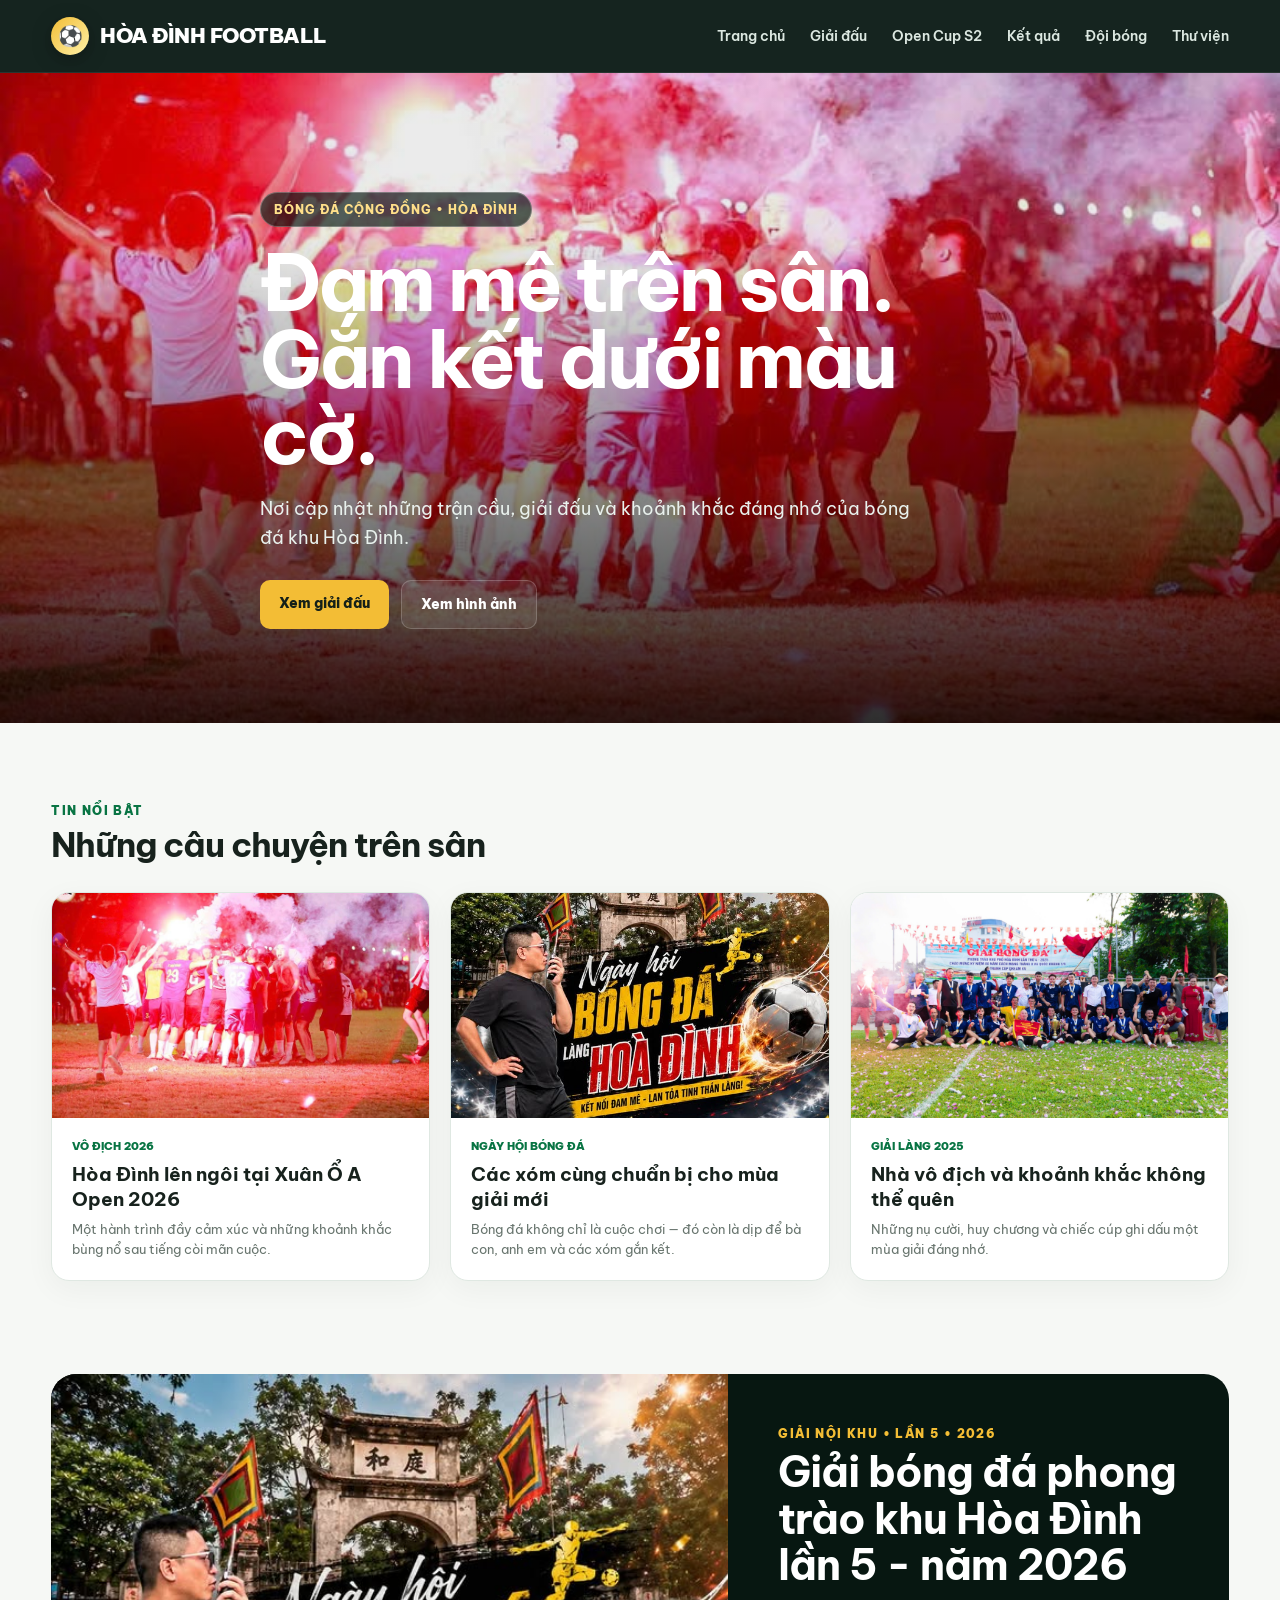
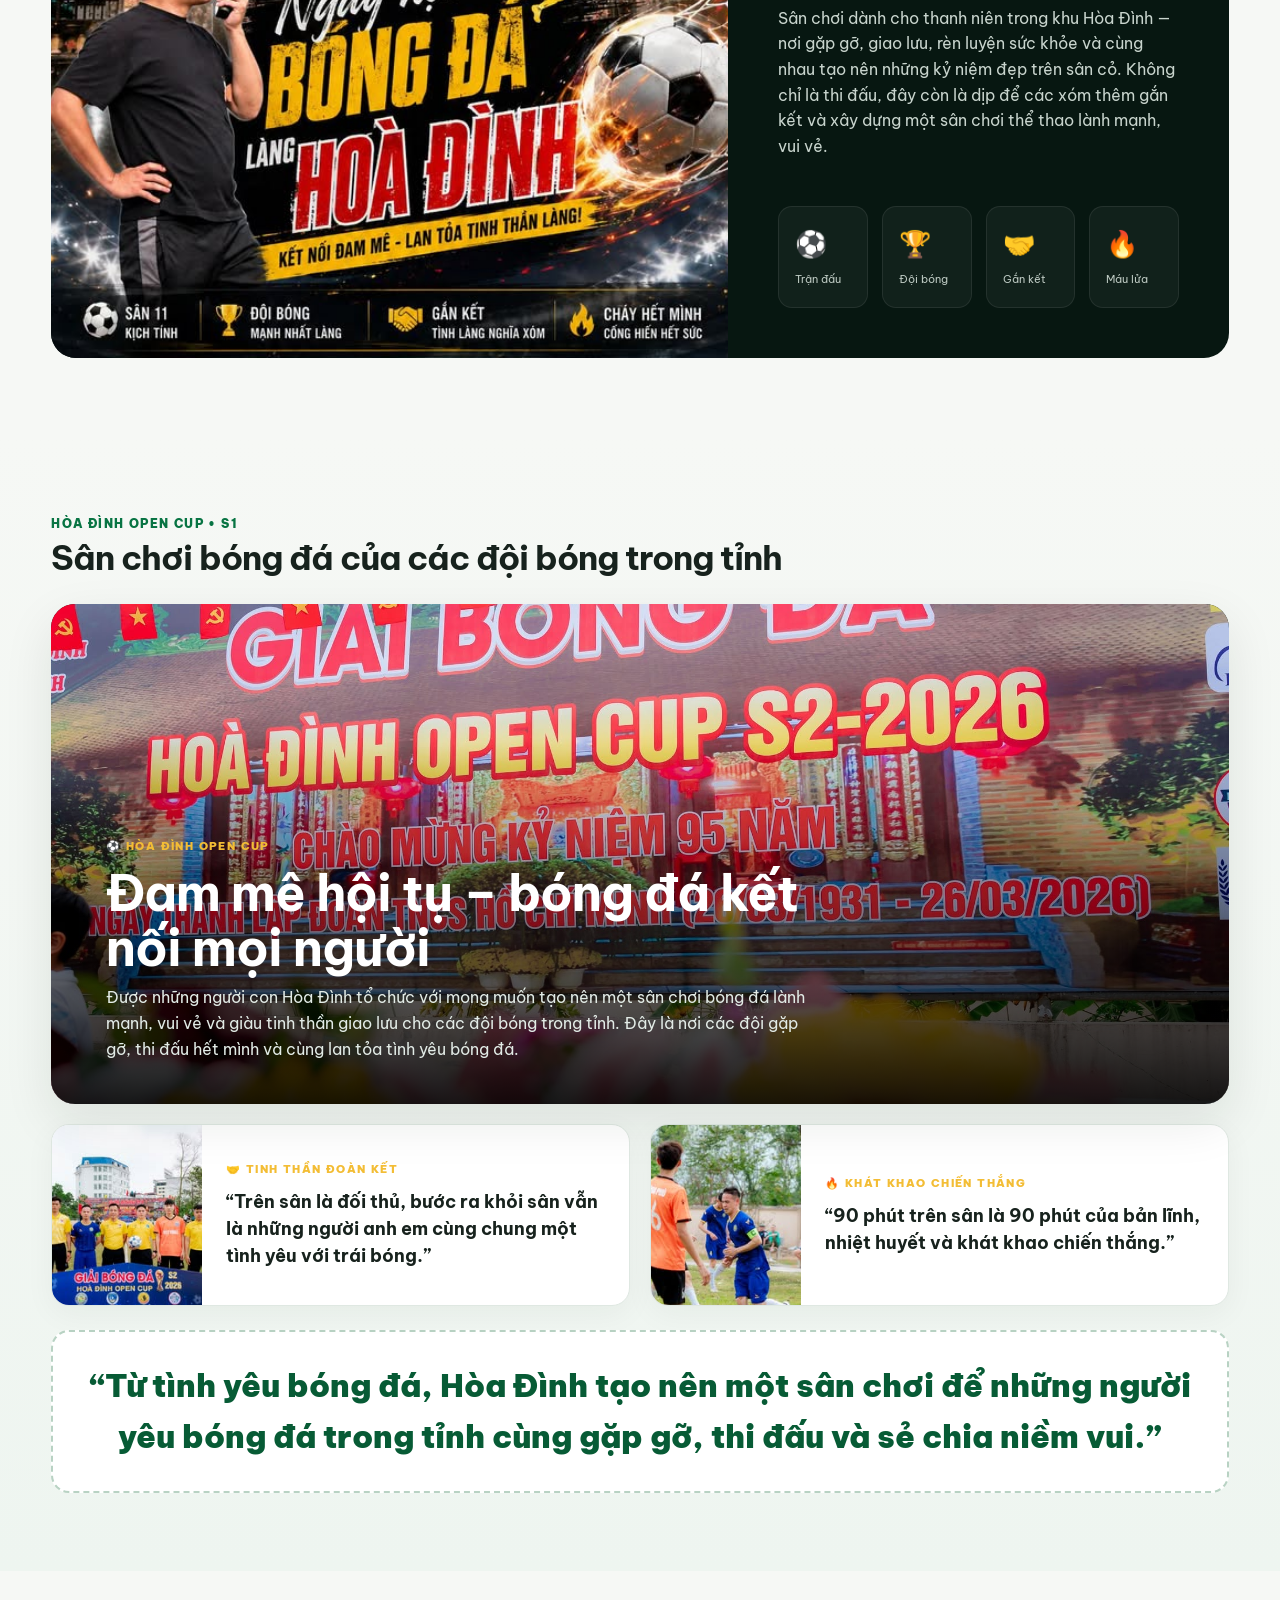
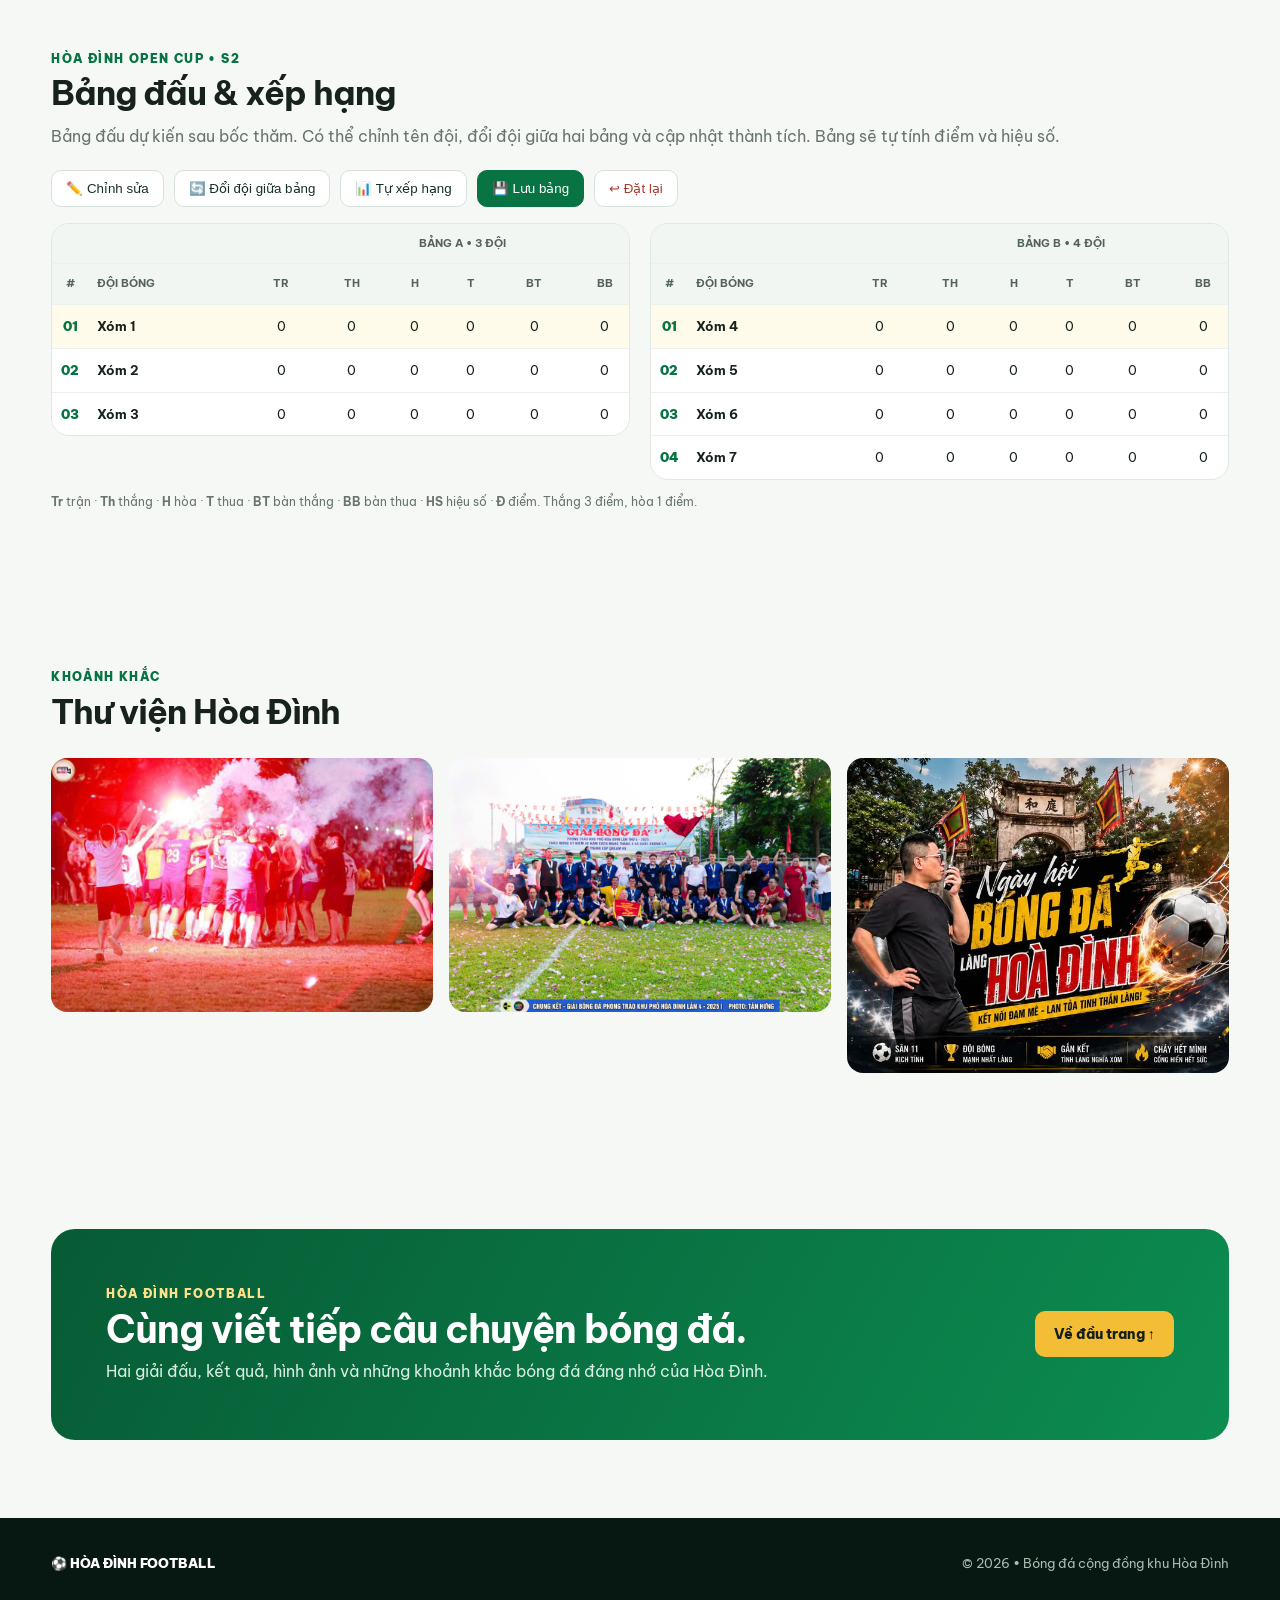
==== index.html @ 511179ce "Add files via upload" ====
<!DOCTYPE html>
<html lang="vi">
<head>
<meta charset="UTF-8">
<meta name="viewport" content="width=device-width, initial-scale=1.0">
<title>Hòa Đình Football</title>
<meta name="description" content="Cộng đồng bóng đá Hòa Đình - giải đấu, kết quả, đội bóng và những khoảnh khắc đáng nhớ.">
<style>
@import url('https://fonts.googleapis.com/css2?family=Be+Vietnam+Pro:wght@400;500;600;700;800;900&display=swap');
*{box-sizing:border-box;margin:0;padding:0}
:root{--green:#087443;--green2:#0ca35f;--dark:#071711;--cream:#f6f8f5;--gold:#f3bd35;--text:#17221d}
body{font-family:"Be Vietnam Pro",Arial,sans-serif;background:var(--cream);color:var(--text);line-height:1.6}
a{text-decoration:none;color:inherit}
.container{width:min(1180px,92%);margin:auto}
header{position:sticky;top:0;z-index:20;background:rgba(7,23,17,.94);backdrop-filter:blur(12px);color:white;border-bottom:1px solid rgba(255,255,255,.08)}
.nav{height:72px;display:flex;align-items:center;justify-content:space-between;gap:30px}
.logo{display:flex;align-items:center;gap:11px;font-weight:900;font-size:21px;letter-spacing:-.5px}
.ball{width:38px;height:38px;border-radius:50%;display:grid;place-items:center;background:linear-gradient(135deg,var(--gold),#fff1a8);color:#102018;font-size:20px;box-shadow:0 5px 20px #0005}
nav{display:flex;gap:25px;font-size:14px;font-weight:600;color:#dce8e1}
nav a:hover{color:var(--gold)}
.hero{min-height:650px;color:#fff;position:relative;display:flex;align-items:end;overflow:hidden;background:#071711}
.hero:before{content:"";position:absolute;inset:0;background:linear-gradient(180deg,rgba(0,0,0,.08) 25%,rgba(0,0,0,.82) 100%),url("hoa-dinh-1.jpg") center/cover}
.hero-content{position:relative;padding:90px 0 65px;max-width:760px}
.badge{display:inline-flex;padding:7px 13px;border:1px solid #ffffff42;border-radius:99px;background:#071711aa;font-size:12px;font-weight:800;color:#ffe08a;text-transform:uppercase;letter-spacing:1px;margin-bottom:18px}
h1{font-size:clamp(42px,7vw,78px);line-height:.98;letter-spacing:-3px;margin-bottom:20px}
.hero p{font-size:18px;color:#e9f1ed;max-width:650px}
.hero-actions{display:flex;gap:12px;margin-top:28px;flex-wrap:wrap}
.btn{padding:12px 19px;border-radius:10px;font-weight:800;font-size:14px}
.btn-primary{background:var(--gold);color:#152018}.btn-secondary{background:#ffffff16;border:1px solid #ffffff30}
.section{padding:78px 0}.section-head{display:flex;align-items:end;justify-content:space-between;gap:20px;margin-bottom:28px}
.kicker{color:var(--green);font-weight:900;text-transform:uppercase;font-size:12px;letter-spacing:1.4px}
h2{font-size:34px;line-height:1.1;letter-spacing:-1px;margin-top:6px}
.grid{display:grid;grid-template-columns:repeat(3,1fr);gap:20px}
.card{background:white;border-radius:18px;overflow:hidden;box-shadow:0 8px 30px #1020180c;border:1px solid #dfe8e2}
.card img{width:100%;height:225px;object-fit:cover;display:block}
.card-body{padding:20px}.tag{font-size:11px;color:var(--green);font-weight:900;text-transform:uppercase}.card h3{font-size:19px;line-height:1.3;margin:7px 0}
.card p{font-size:13px;color:#68756e}
.feature{background:var(--dark);color:#fff;border-radius:25px;overflow:hidden;display:grid;grid-template-columns:1.15fr .85fr}
.feature img{width:100%;height:100%;min-height:430px;object-fit:cover}
.feature-copy{padding:50px;display:flex;flex-direction:column;justify-content:center}
.feature-copy h2{font-size:42px}.feature-copy p{color:#c8d4cd;margin:18px 0 25px}
.stats{display:grid;grid-template-columns:repeat(4,1fr);gap:14px;margin-top:22px}
.stat{background:#ffffff0b;border:1px solid #ffffff14;border-radius:14px;padding:16px}.stat strong{font-size:26px;display:block;color:var(--gold)}.stat span{font-size:11px;color:#bdc9c2}
.table-wrap{background:#fff;border:1px solid #dfe8e2;border-radius:18px;overflow:auto}
table{width:100%;border-collapse:collapse;min-width:650px}th,td{text-align:left;padding:15px 18px;border-bottom:1px solid #edf1ee;font-size:13px}th{background:#f2f6f3;color:#53625a;font-size:11px;text-transform:uppercase}tr:last-child td{border-bottom:0}.rank{font-weight:900;color:var(--green)}
.gallery{columns:3 280px;column-gap:16px}.gallery img{width:100%;margin:0 0 16px;border-radius:16px;display:block;break-inside:avoid}
.cta{background:linear-gradient(120deg,#075b35,#0c8d51);border-radius:24px;padding:55px;color:white;display:flex;align-items:center;justify-content:space-between;gap:30px}.cta h2{font-size:38px}.cta p{color:#d8eee2;margin-top:8px}
footer{background:#071711;color:#aabbb1;padding:35px 0;font-size:13px}.footer-in{display:flex;justify-content:space-between;gap:20px;flex-wrap:wrap}.footer-logo{color:white;font-weight:900}

.s1{background:linear-gradient(180deg,#f6f8f5 0,#eef5f0 100%)}
.s1-hero{position:relative;border-radius:24px;overflow:hidden;background:#071711;min-height:500px;box-shadow:0 18px 50px #10201818}
.s1-hero img{width:100%;height:500px;object-fit:cover;display:block}
.s1-overlay{position:absolute;inset:auto 0 0;padding:90px 55px 42px;color:#fff;background:linear-gradient(180deg,transparent,rgba(0,0,0,.9))}
.s1-overlay span,.quote-card span{font-size:11px;font-weight:900;letter-spacing:1.4px;color:#f3bd35}
.s1-overlay h2{font-size:clamp(30px,5vw,50px);margin-top:8px;max-width:760px}
.s1-overlay p{max-width:700px;color:#e2ebe6;margin-top:10px}
.s1-quotes{display:grid;grid-template-columns:1fr 1fr;gap:20px;margin-top:20px}
.quote-card{background:#fff;border:1px solid #dfe8e2;border-radius:18px;overflow:hidden;display:grid;grid-template-columns:150px 1fr;box-shadow:0 8px 30px #1020180c}
.quote-card img{width:150px;height:100%;min-height:180px;object-fit:cover}
.quote-card div{padding:24px;display:flex;flex-direction:column;justify-content:center}
.quote-card h3{font-size:18px;line-height:1.5;margin-top:9px}
.s1-mantra{margin-top:24px;text-align:center;font-size:clamp(21px,3vw,32px);font-weight:900;color:#075b35;padding:28px;border:2px dashed #b8d2c3;border-radius:18px;background:#fff}
@media(max-width:800px){.s1-hero img{height:420px}.s1-overlay{padding:70px 25px 28px}.s1-quotes{grid-template-columns:1fr}.quote-card{grid-template-columns:120px 1fr}.quote-card img{width:120px;min-height:160px}}
@media(max-width:800px){nav{display:none}.hero{min-height:570px}.grid{grid-template-columns:1fr}.feature{grid-template-columns:1fr}.feature img{min-height:280px}.feature-copy{padding:32px}.stats{grid-template-columns:repeat(2,1fr)}.cta{padding:35px;display:block}.cta .btn{display:inline-block;margin-top:20px}h1{letter-spacing:-2px}}

.standings-tools{display:flex;gap:10px;flex-wrap:wrap;margin:0 0 16px}.tool-btn{border:1px solid #d5e1da;background:#fff;color:#173027;border-radius:10px;padding:10px 14px;font:700 13px inherit;cursor:pointer}.tool-btn:hover{border-color:#087443;transform:translateY(-1px)}.tool-btn.primary{background:#087443;color:#fff;border-color:#087443}.tool-btn.danger{color:#a53b2d}.swap-panel{display:flex;align-items:end;gap:12px;background:#eef6f1;border:1px solid #cfe2d6;padding:14px;border-radius:14px;margin-bottom:18px;flex-wrap:wrap}.swap-panel div{display:flex;flex-direction:column;gap:5px}.swap-panel label{font-size:11px;font-weight:800;text-transform:uppercase;color:#5b6d63}.swap-panel select{min-width:180px;padding:9px;border:1px solid #c9d8d0;border-radius:8px;background:#fff}.standings-table{min-width:820px}.standings-table th,.standings-table td{padding:11px 9px;text-align:center;white-space:nowrap}.standings-table th:nth-child(2),.standings-table td:nth-child(2){text-align:left}.standings-table tbody tr:first-child{background:#fffbea}.standings-table .rank{width:35px}.team-input,.stat-input{border:1px solid #c8d8cf;border-radius:6px;padding:5px 6px;font:600 12px inherit;background:#fff}.team-input{width:125px}.stat-input{width:45px;text-align:center}.form-badge{font-size:10px;font-weight:900;padding:3px 5px;border-radius:5px;background:#e8f1eb;color:#087443}.standings-note{margin-top:12px;color:#68756e;font-size:12px}.standings-grid{align-items:start}
@media(max-width:900px){.standings-grid{grid-template-columns:1fr!important}.standings-table{min-width:780px}.swap-panel{align-items:stretch}.swap-panel select{min-width:150px}}
</style>
</head>
<body>
<header>
  <div class="container nav">
    <a class="logo" href="#"><span class="ball">⚽</span> HÒA ĐÌNH FOOTBALL</a>
    <nav>
      <a href="#home">Trang chủ</a><a href="#giai-dau">Giải đấu</a><a href="#open-s2">Open Cup S2</a><a href="#ket-qua">Kết quả</a><a href="#doi-bong">Đội bóng</a><a href="#thu-vien">Thư viện</a>
    </nav>
  </div>
</header>

<main id="home">
<section class="hero">
  <div class="container hero-content">
    <span class="badge">Bóng đá cộng đồng • Hòa Đình</span>
    <h1>Đam mê trên sân.<br>Gắn kết dưới màu cờ.</h1>
    <p>Nơi cập nhật những trận cầu, giải đấu và khoảnh khắc đáng nhớ của bóng đá khu Hòa Đình.</p>
    <div class="hero-actions"><a class="btn btn-primary" href="#giai-dau">Xem giải đấu</a><a class="btn btn-secondary" href="#thu-vien">Xem hình ảnh</a></div>
  </div>
</section>

<section class="section">
<div class="container">
  <div class="section-head"><div><div class="kicker">Tin nổi bật</div><h2>Những câu chuyện trên sân</h2></div></div>
  <div class="grid">
    <article class="card"><img src="hoa-dinh-1.jpg"><div class="card-body"><div class="tag">Vô địch 2026</div><h3>Hòa Đình lên ngôi tại Xuân Ổ A Open 2026</h3><p>Một hành trình đầy cảm xúc và những khoảnh khắc bùng nổ sau tiếng còi mãn cuộc.</p></div></article>
    <article class="card"><img src="hoa-dinh-2.jpg"><div class="card-body"><div class="tag">Ngày hội bóng đá</div><h3>Các xóm cùng chuẩn bị cho mùa giải mới</h3><p>Bóng đá không chỉ là cuộc chơi — đó còn là dịp để bà con, anh em và các xóm gắn kết.</p></div></article>
    <article class="card"><img src="hoa-dinh-3.jpg"><div class="card-body"><div class="tag">Giải làng 2025</div><h3>Nhà vô địch và khoảnh khắc không thể quên</h3><p>Những nụ cười, huy chương và chiếc cúp ghi dấu một mùa giải đáng nhớ.</p></div></article>
  </div>
</div>
</section>

<section class="section" id="giai-dau" style="padding-top:15px">
<div class="container">
  <div class="feature">
    <img src="hoa-dinh-2.jpg">
    <div class="feature-copy">
      <div class="kicker" style="color:#f3bd35">GIẢI NỘI KHU • LẦN 5 • 2026</div>
      <h2>Giải bóng đá phong trào khu Hòa Đình lần 5 - năm 2026</h2>
      <p>Sân chơi dành cho thanh niên trong khu Hòa Đình — nơi gặp gỡ, giao lưu, rèn luyện sức khỏe và cùng nhau tạo nên những kỷ niệm đẹp trên sân cỏ. Không chỉ là thi đấu, đây còn là dịp để các xóm thêm gắn kết và xây dựng một sân chơi thể thao lành mạnh, vui vẻ.</p>
      <div class="stats">
        <div class="stat"><strong>⚽</strong><span>Trận đấu</span></div>
        <div class="stat"><strong>🏆</strong><span>Đội bóng</span></div>
        <div class="stat"><strong>🤝</strong><span>Gắn kết</span></div>
        <div class="stat"><strong>🔥</strong><span>Máu lửa</span></div>
      </div>
    </div>
  </div>
</div>
</section>

<section class="section s1" id="open-s2">
<div class="container">
  <div class="section-head"><div><div class="kicker">HÒA ĐÌNH OPEN CUP • S1</div><h2>Sân chơi bóng đá của các đội bóng trong tỉnh</h2></div></div>
  <div class="s1-hero">
    <img src="open-s2-banner.jpg" alt="Hòa Đình Open Cup S2">
    <div class="s1-overlay"><span>⚽ HÒA ĐÌNH OPEN CUP</span><h2>Đam mê hội tụ – bóng đá kết nối mọi người</h2><p>Được những người con Hòa Đình tổ chức với mong muốn tạo nên một sân chơi bóng đá lành mạnh, vui vẻ và giàu tinh thần giao lưu cho các đội bóng trong tỉnh. Đây là nơi các đội gặp gỡ, thi đấu hết mình và cùng lan tỏa tình yêu bóng đá.</p></div>
  </div>
  <div class="s1-quotes">
    <article class="quote-card"><img src="open-s2-team.jpg" alt="Các đội bóng Hòa Đình Open Cup S2"><div><span>🤝 TINH THẦN ĐOÀN KẾT</span><h3>“Trên sân là đối thủ, bước ra khỏi sân vẫn là những người anh em cùng chung một tình yêu với trái bóng.”</h3></div></article>
    <article class="quote-card"><img src="open-s2-match.jpg" alt="Khoảnh khắc thi đấu Hòa Đình Open Cup S2"><div><span>🔥 KHÁT KHAO CHIẾN THẮNG</span><h3>“90 phút trên sân là 90 phút của bản lĩnh, nhiệt huyết và khát khao chiến thắng.”</h3></div></article>
  </div>
  <div class="s1-mantra">“Từ tình yêu bóng đá, Hòa Đình tạo nên một sân chơi để những người yêu bóng đá trong tỉnh cùng gặp gỡ, thi đấu và sẻ chia niềm vui.”</div>
</div>
</section>

<section class="section" id="ket-qua">
<div class="container">
  <div class="section-head"><div><div class="kicker">HÒA ĐÌNH OPEN CUP • S2</div><h2>Bảng đấu & xếp hạng</h2></div></div>
  <p style="color:#68756e;margin:-15px 0 20px">Bảng đấu dự kiến sau bốc thăm. Có thể chỉnh tên đội, đổi đội giữa hai bảng và cập nhật thành tích. Bảng sẽ tự tính điểm và hiệu số.</p>

  <div class="standings-tools">
    <button class="tool-btn" id="editBtn">✏️ Chỉnh sửa</button>
    <button class="tool-btn" id="swapBtn">🔄 Đổi đội giữa bảng</button>
    <button class="tool-btn" id="sortBtn">📊 Tự xếp hạng</button>
    <button class="tool-btn primary" id="saveBtn">💾 Lưu bảng</button>
    <button class="tool-btn danger" id="resetBtn">↩ Đặt lại</button>
  </div>
  <div id="swapPanel" class="swap-panel" style="display:none">
    <div><label>Bảng A</label><select id="swapA"></select></div>
    <span>↔</span>
    <div><label>Bảng B</label><select id="swapB"></select></div>
    <button class="tool-btn primary" id="doSwap">Đổi bảng</button>
  </div>

  <div class="grid standings-grid" style="grid-template-columns:1fr 1fr">
    <div class="table-wrap"><table class="standings-table"><thead><tr><th colspan="11">BẢNG A • 3 ĐỘI</th></tr><tr><th>#</th><th>Đội bóng</th><th>Tr</th><th>Th</th><th>H</th><th>T</th><th>BT</th><th>BB</th><th>HS</th><th>Đ</th><th>Form</th></tr></thead><tbody id="tableA"></tbody></table></div>
    <div class="table-wrap"><table class="standings-table"><thead><tr><th colspan="11">BẢNG B • 4 ĐỘI</th></tr><tr><th>#</th><th>Đội bóng</th><th>Tr</th><th>Th</th><th>H</th><th>T</th><th>BT</th><th>BB</th><th>HS</th><th>Đ</th><th>Form</th></tr></thead><tbody id="tableB"></tbody></table></div>
  </div>
  <div class="standings-note"><b>Tr</b> trận · <b>Th</b> thắng · <b>H</b> hòa · <b>T</b> thua · <b>BT</b> bàn thắng · <b>BB</b> bàn thua · <b>HS</b> hiệu số · <b>Đ</b> điểm. Thắng 3 điểm, hòa 1 điểm.</div>
</div>
</section>

<section class="section" id="thu-vien">
<div class="container">
  <div class="section-head"><div><div class="kicker">Khoảnh khắc</div><h2>Thư viện Hòa Đình</h2></div></div>
  <div class="gallery"><img src="hoa-dinh-1.jpg"><img src="hoa-dinh-3.jpg"><img src="hoa-dinh-2.jpg"></div>
</div>
</section>

<section class="section">
<div class="container">
  <div class="cta">
    <div><div class="kicker" style="color:#ffe08a">Hòa Đình Football</div><h2>Cùng viết tiếp câu chuyện bóng đá.</h2><p>Hai giải đấu, kết quả, hình ảnh và những khoảnh khắc bóng đá đáng nhớ của Hòa Đình.</p></div>
    <a class="btn btn-primary" href="#home">Về đầu trang ↑</a>
  </div>
</div>
</section>
</main>

<footer><div class="container footer-in"><div class="footer-logo">⚽ HÒA ĐÌNH FOOTBALL</div><div>© 2026 • Bóng đá cộng đồng khu Hòa Đình</div></div></footer>

<script>
const defaultGroups={
 A:[{name:'Xóm 1',w:0,d:0,l:0,gf:0,ga:0,form:[]},{name:'Xóm 2',w:0,d:0,l:0,gf:0,ga:0,form:[]},{name:'Xóm 3',w:0,d:0,l:0,gf:0,ga:0,form:[]}],
 B:[{name:'Xóm 4',w:0,d:0,l:0,gf:0,ga:0,form:[]},{name:'Xóm 5',w:0,d:0,l:0,gf:0,ga:0,form:[]},{name:'Xóm 6',w:0,d:0,l:0,gf:0,ga:0,form:[]},{name:'Xóm 7',w:0,d:0,l:0,gf:0,ga:0,form:[]}]};
const KEY='hoaDinhOpenCupS2GroupsV3';
let groups=JSON.parse(localStorage.getItem(KEY)||'null')||structuredClone(defaultGroups); let editing=false;
const pts=x=>x.w*3+x.d, tr=x=>x.w+x.d+x.l, hs=x=>x.gf-x.ga;
function sorted(arr){return [...arr].sort((a,b)=>pts(b)-pts(a)||hs(b)-hs(a)||b.gf-a.gf||a.name.localeCompare(b.name,'vi'));}
function formHtml(f){return f.length?f.slice(-5).map(x=>`<span class="form-badge">${x}</span>`).join(' '):'—'}
function rowHtml(x,i){return `<tr>
<td class="rank">${String(i+1).padStart(2,'0')}</td>
<td>${editing?`<input class="team-input" data-field="name" value="${x.name.replace(/"/g,'&quot;')}">`:`<b>${x.name}</b>`}</td>
<td>${editing?`<input class="stat-input" data-field="tr" value="${tr(x)}" disabled title="Tự tính">`:tr(x)}</td>
<td>${editing?`<input class="stat-input" data-field="w" type="number" min="0" value="${x.w}">`:x.w}</td>
<td>${editing?`<input class="stat-input" data-field="d" type="number" min="0" value="${x.d}">`:x.d}</td>
<td>${editing?`<input class="stat-input" data-field="l" type="number" min="0" value="${x.l}">`:x.l}</td>
<td>${editing?`<input class="stat-input" data-field="gf" type="number" min="0" value="${x.gf}">`:x.gf}</td>
<td>${editing?`<input class="stat-input" data-field="ga" type="number" min="0" value="${x.ga}">`:x.ga}</td>
<td>${hs(x)>0?'+':''}${hs(x)}</td><td><b>${pts(x)}</b></td><td>${formHtml(x.form)}</td></tr>`}
function render(){['A','B'].forEach(g=>document.getElementById('table'+g).innerHTML=sorted(groups[g]).map((x,i)=>rowHtml(x,i)).join('')); fillSelects();}
function syncInputs(){document.querySelectorAll('#tableA tr,#tableB tr').forEach((trEl)=>{const group=trEl.closest('tbody').id==='tableA'?'A':'B';const displayed=sorted(groups[group]);const idx=[...trEl.parentNode.children].indexOf(trEl);const x=displayed[idx];trEl.querySelectorAll('[data-field]').forEach(inp=>{let v=inp.value;if(inp.dataset.field==='name')x.name=v;else if(inp.dataset.field!=='tr')x[inp.dataset.field]=Math.max(0,parseInt(v||0));});});}
function fillSelects(){const a=document.getElementById('swapA'),b=document.getElementById('swapB');a.innerHTML=groups.A.map((x,i)=>`<option value="${i}">${x.name}</option>`).join('');b.innerHTML=groups.B.map((x,i)=>`<option value="${i}">${x.name}</option>`).join('');}
document.getElementById('editBtn').onclick=()=>{if(editing)syncInputs();editing=!editing;document.getElementById('editBtn').textContent=editing?'✅ Hoàn tất chỉnh sửa':'✏️ Chỉnh sửa';render();};
document.getElementById('sortBtn').onclick=()=>{if(editing){syncInputs();}groups.A=sorted(groups.A);groups.B=sorted(groups.B);render();};
document.getElementById('saveBtn').onclick=()=>{if(editing){syncInputs();editing=false;document.getElementById('editBtn').textContent='✏️ Chỉnh sửa';}localStorage.setItem(KEY,JSON.stringify(groups));render();alert('Đã lưu bảng đấu trên thiết bị này.');};
document.getElementById('resetBtn').onclick=()=>{if(confirm('Đặt lại bảng đấu về danh sách mặc định?')){groups=structuredClone(defaultGroups);editing=false;localStorage.removeItem(KEY);document.getElementById('editBtn').textContent='✏️ Chỉnh sửa';render();}};
document.getElementById('swapBtn').onclick=()=>{const p=document.getElementById('swapPanel');p.style.display=p.style.display==='none'?'flex':'none';fillSelects();};
document.getElementById('doSwap').onclick=()=>{if(editing)syncInputs();const ai=+document.getElementById('swapA').value,bi=+document.getElementById('swapB').value;[groups.A[ai],groups.B[bi]]=[groups.B[bi],groups.A[ai]];localStorage.setItem(KEY,JSON.stringify(groups));render();alert('Đã đổi 2 đội giữa Bảng A và Bảng B.');};
render();
</script>
</body>
</html>
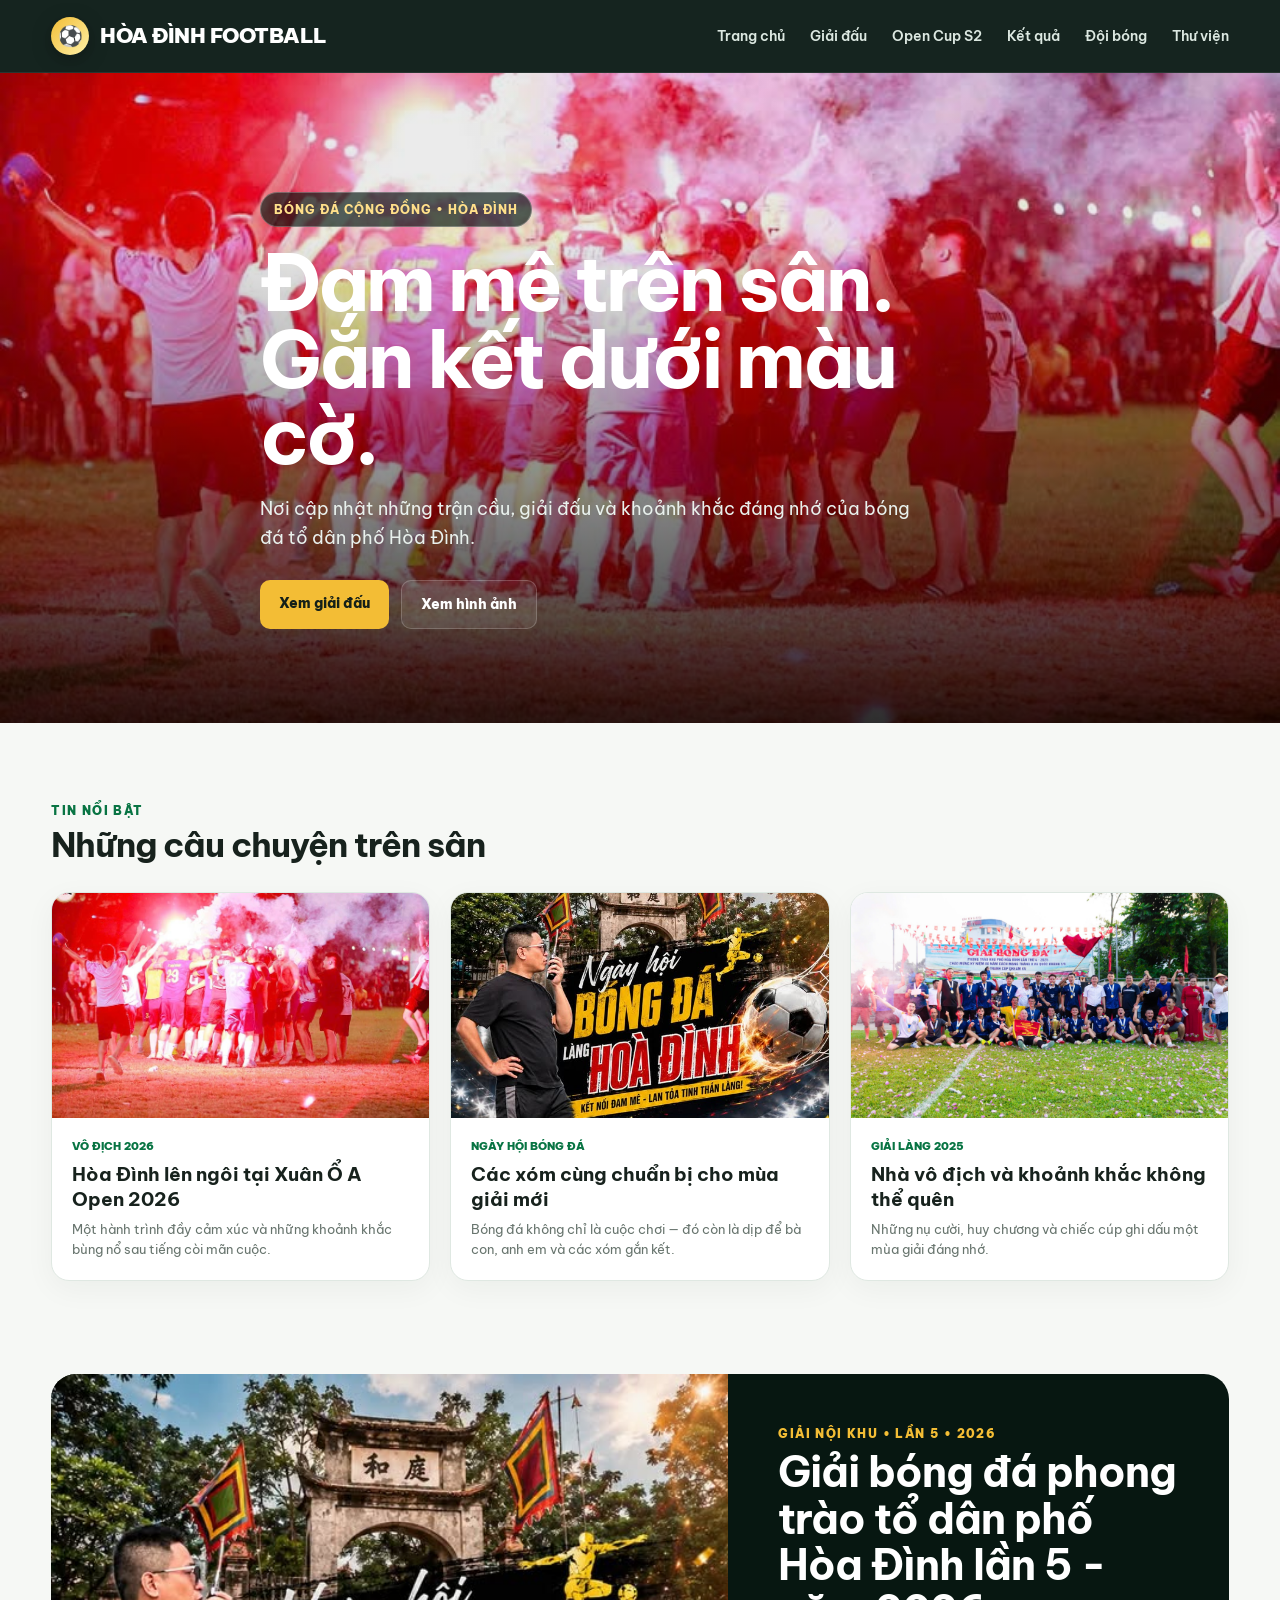
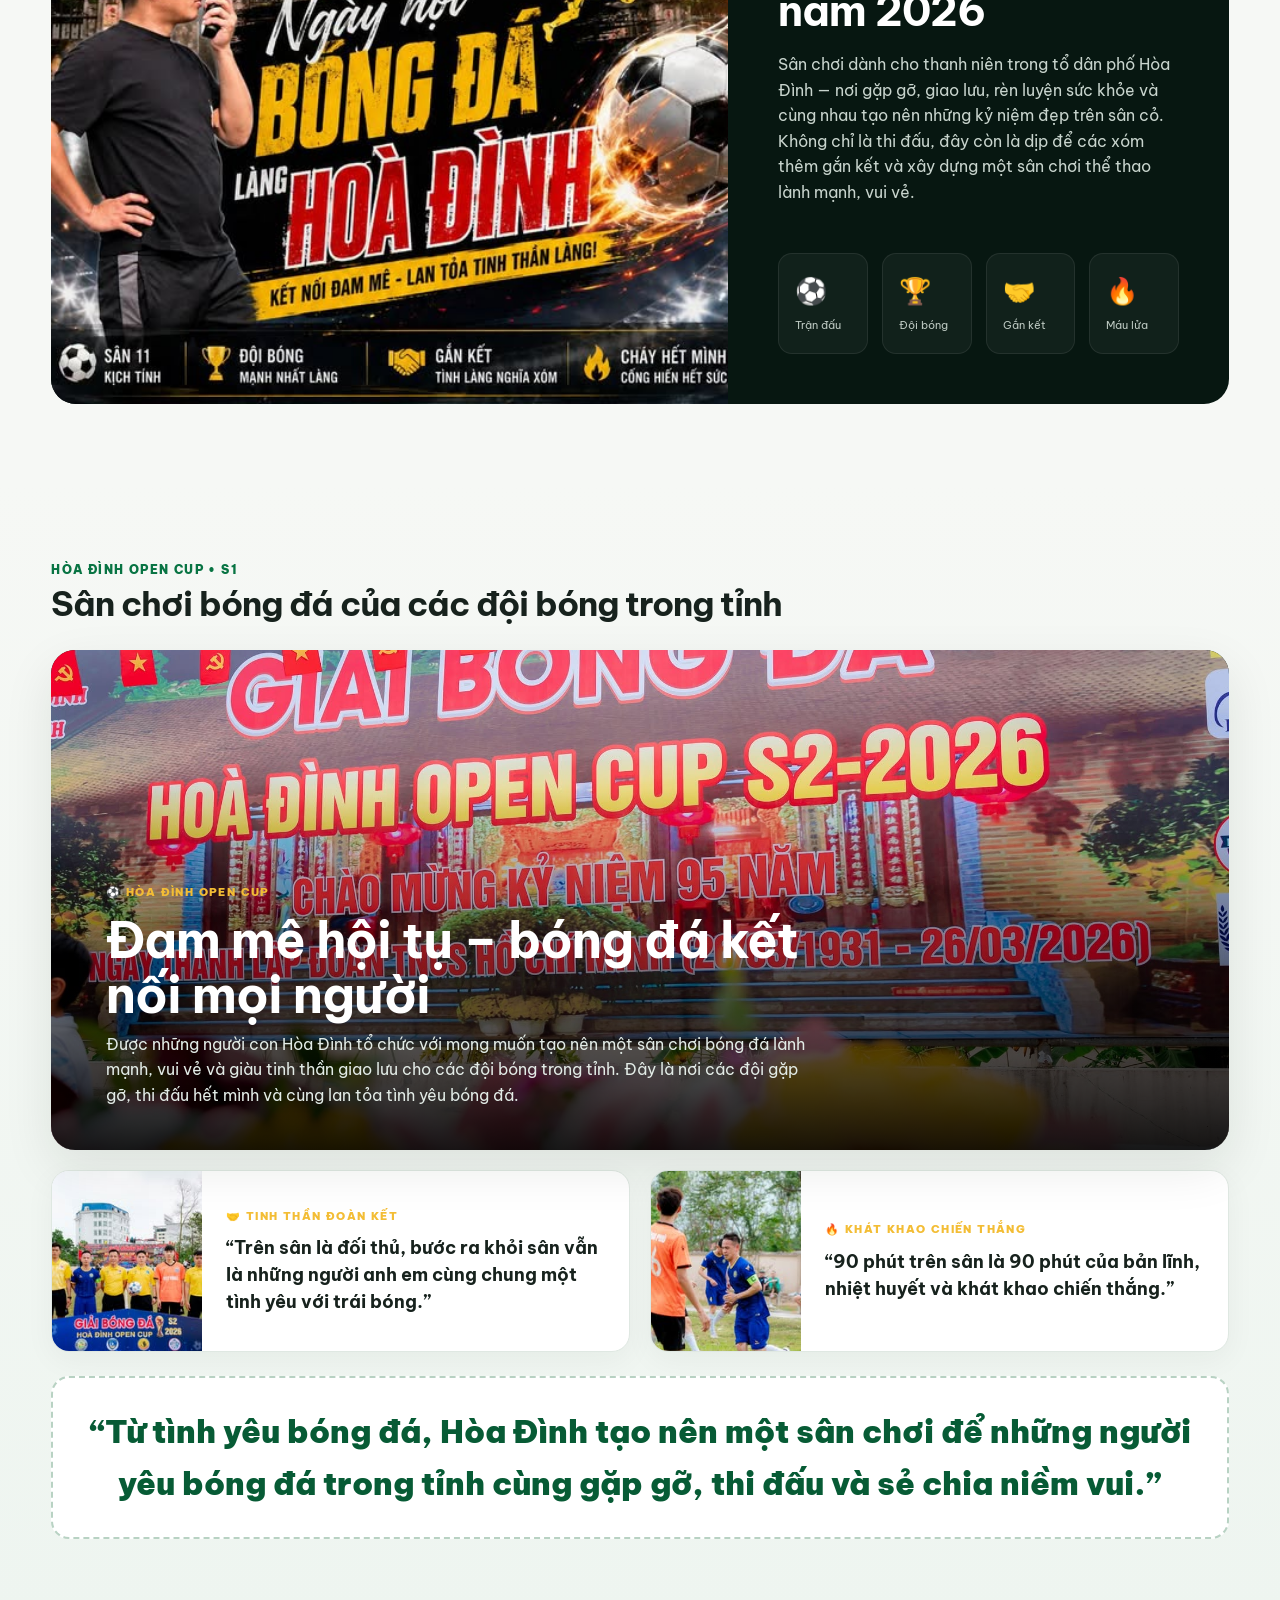
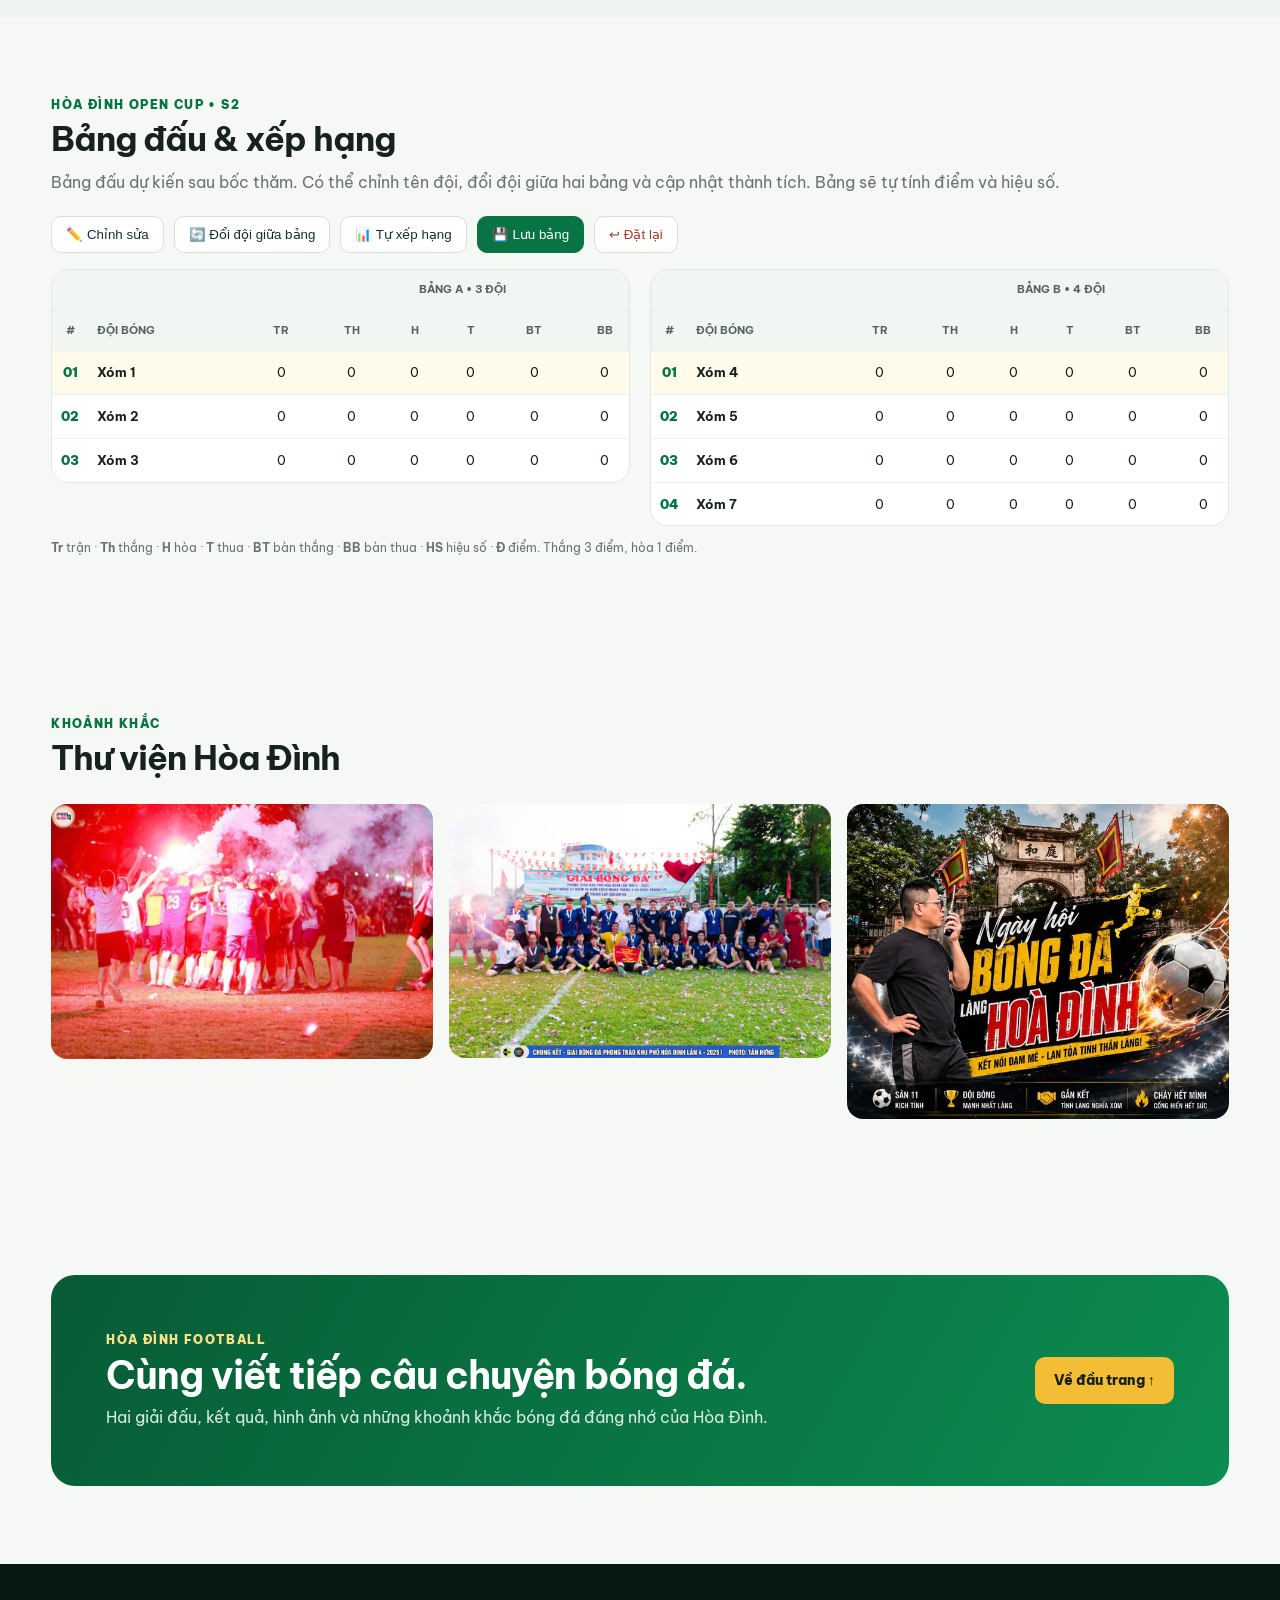
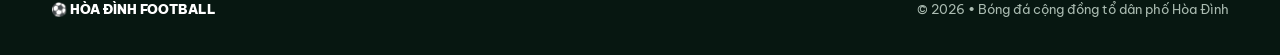
==== commit 0f0f9f53: "Add files via upload" ====
--- a/index.html
+++ b/index.html
@@ -82,7 +82,7 @@
   <div class="container hero-content">
     <span class="badge">Bóng đá cộng đồng • Hòa Đình</span>
     <h1>Đam mê trên sân.<br>Gắn kết dưới màu cờ.</h1>
-    <p>Nơi cập nhật những trận cầu, giải đấu và khoảnh khắc đáng nhớ của bóng đá khu Hòa Đình.</p>
+    <p>Nơi cập nhật những trận cầu, giải đấu và khoảnh khắc đáng nhớ của bóng đá tổ dân phố Hòa Đình.</p>
     <div class="hero-actions"><a class="btn btn-primary" href="#giai-dau">Xem giải đấu</a><a class="btn btn-secondary" href="#thu-vien">Xem hình ảnh</a></div>
   </div>
 </section>
@@ -104,8 +104,8 @@
     <img src="hoa-dinh-2.jpg">
     <div class="feature-copy">
       <div class="kicker" style="color:#f3bd35">GIẢI NỘI KHU • LẦN 5 • 2026</div>
-      <h2>Giải bóng đá phong trào khu Hòa Đình lần 5 - năm 2026</h2>
-      <p>Sân chơi dành cho thanh niên trong khu Hòa Đình — nơi gặp gỡ, giao lưu, rèn luyện sức khỏe và cùng nhau tạo nên những kỷ niệm đẹp trên sân cỏ. Không chỉ là thi đấu, đây còn là dịp để các xóm thêm gắn kết và xây dựng một sân chơi thể thao lành mạnh, vui vẻ.</p>
+      <h2>Giải bóng đá phong trào tổ dân phố Hòa Đình lần 5 - năm 2026</h2>
+      <p>Sân chơi dành cho thanh niên trong tổ dân phố Hòa Đình — nơi gặp gỡ, giao lưu, rèn luyện sức khỏe và cùng nhau tạo nên những kỷ niệm đẹp trên sân cỏ. Không chỉ là thi đấu, đây còn là dịp để các xóm thêm gắn kết và xây dựng một sân chơi thể thao lành mạnh, vui vẻ.</p>
       <div class="stats">
         <div class="stat"><strong>⚽</strong><span>Trận đấu</span></div>
         <div class="stat"><strong>🏆</strong><span>Đội bóng</span></div>
@@ -176,7 +176,7 @@
 </section>
 </main>
 
-<footer><div class="container footer-in"><div class="footer-logo">⚽ HÒA ĐÌNH FOOTBALL</div><div>© 2026 • Bóng đá cộng đồng khu Hòa Đình</div></div></footer>
+<footer><div class="container footer-in"><div class="footer-logo">⚽ HÒA ĐÌNH FOOTBALL</div><div>© 2026 • Bóng đá cộng đồng tổ dân phố Hòa Đình</div></div></footer>
 
 <script>
 const defaultGroups={
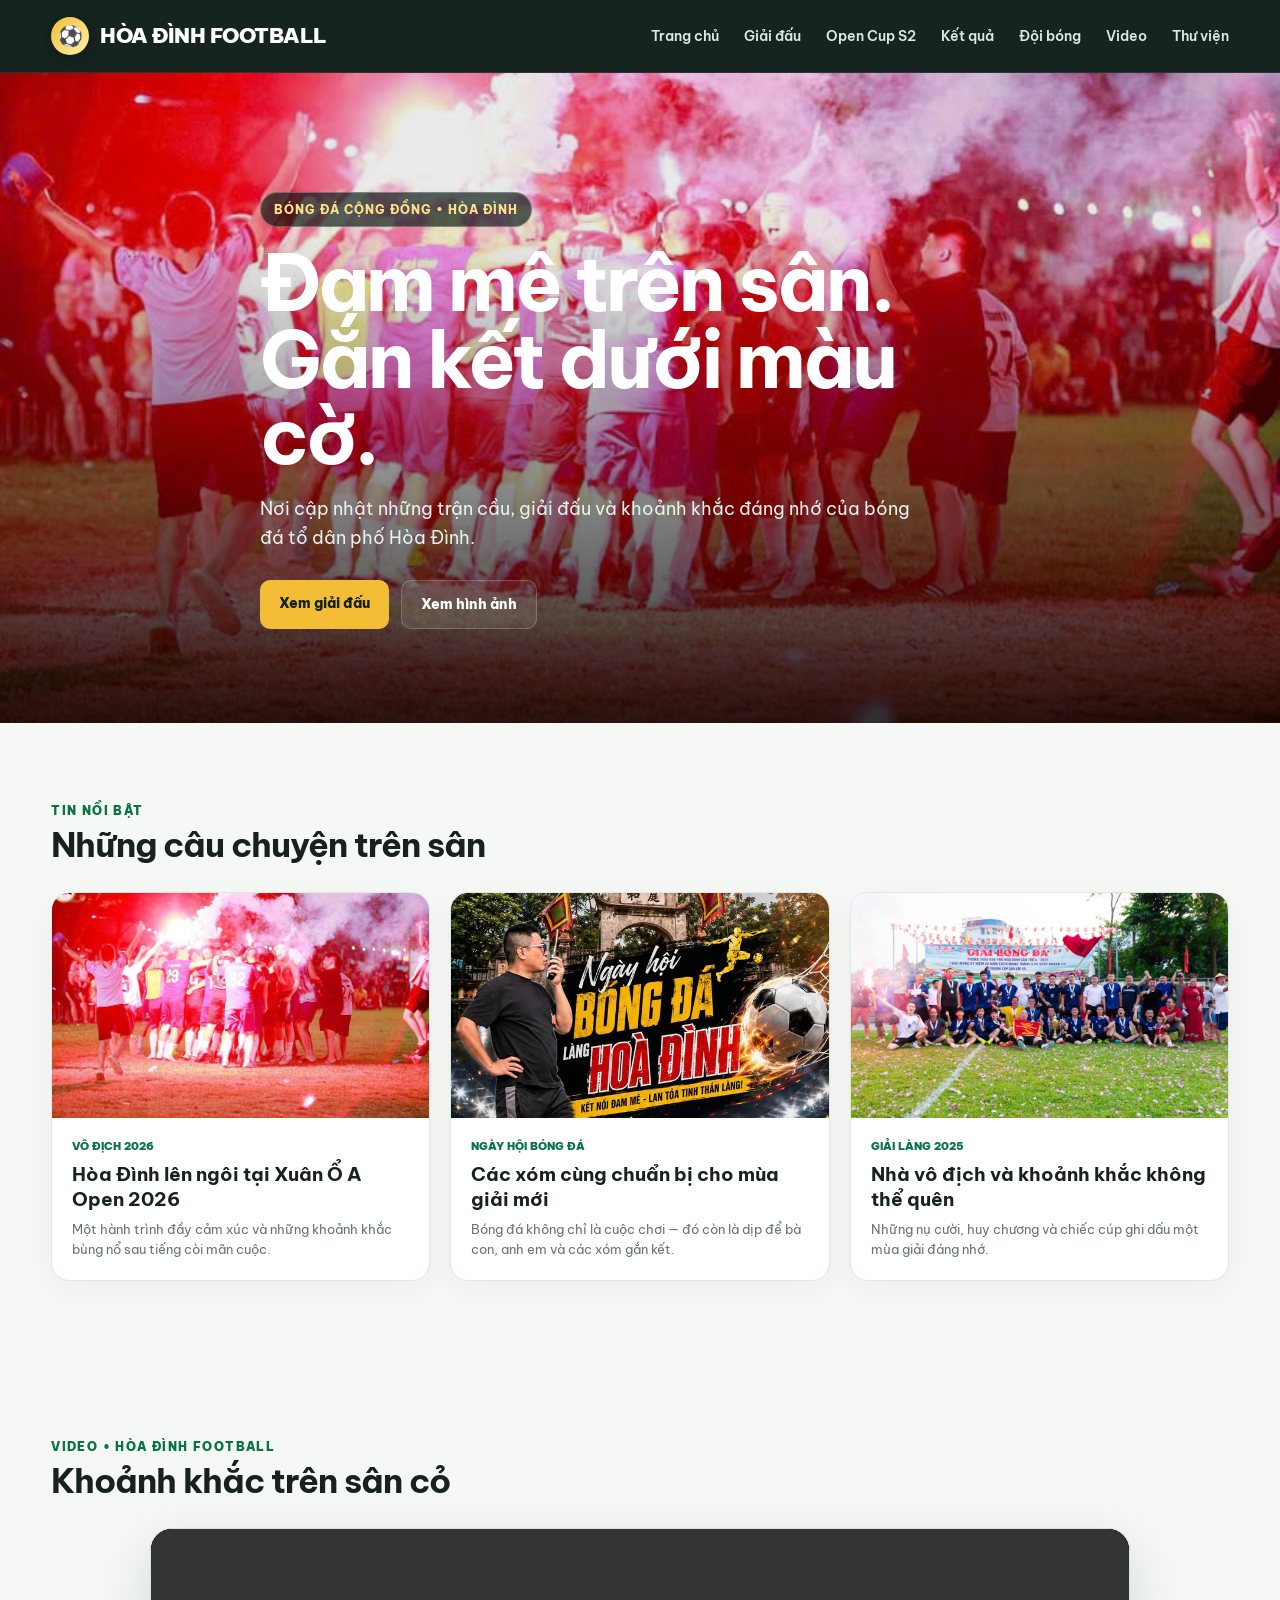
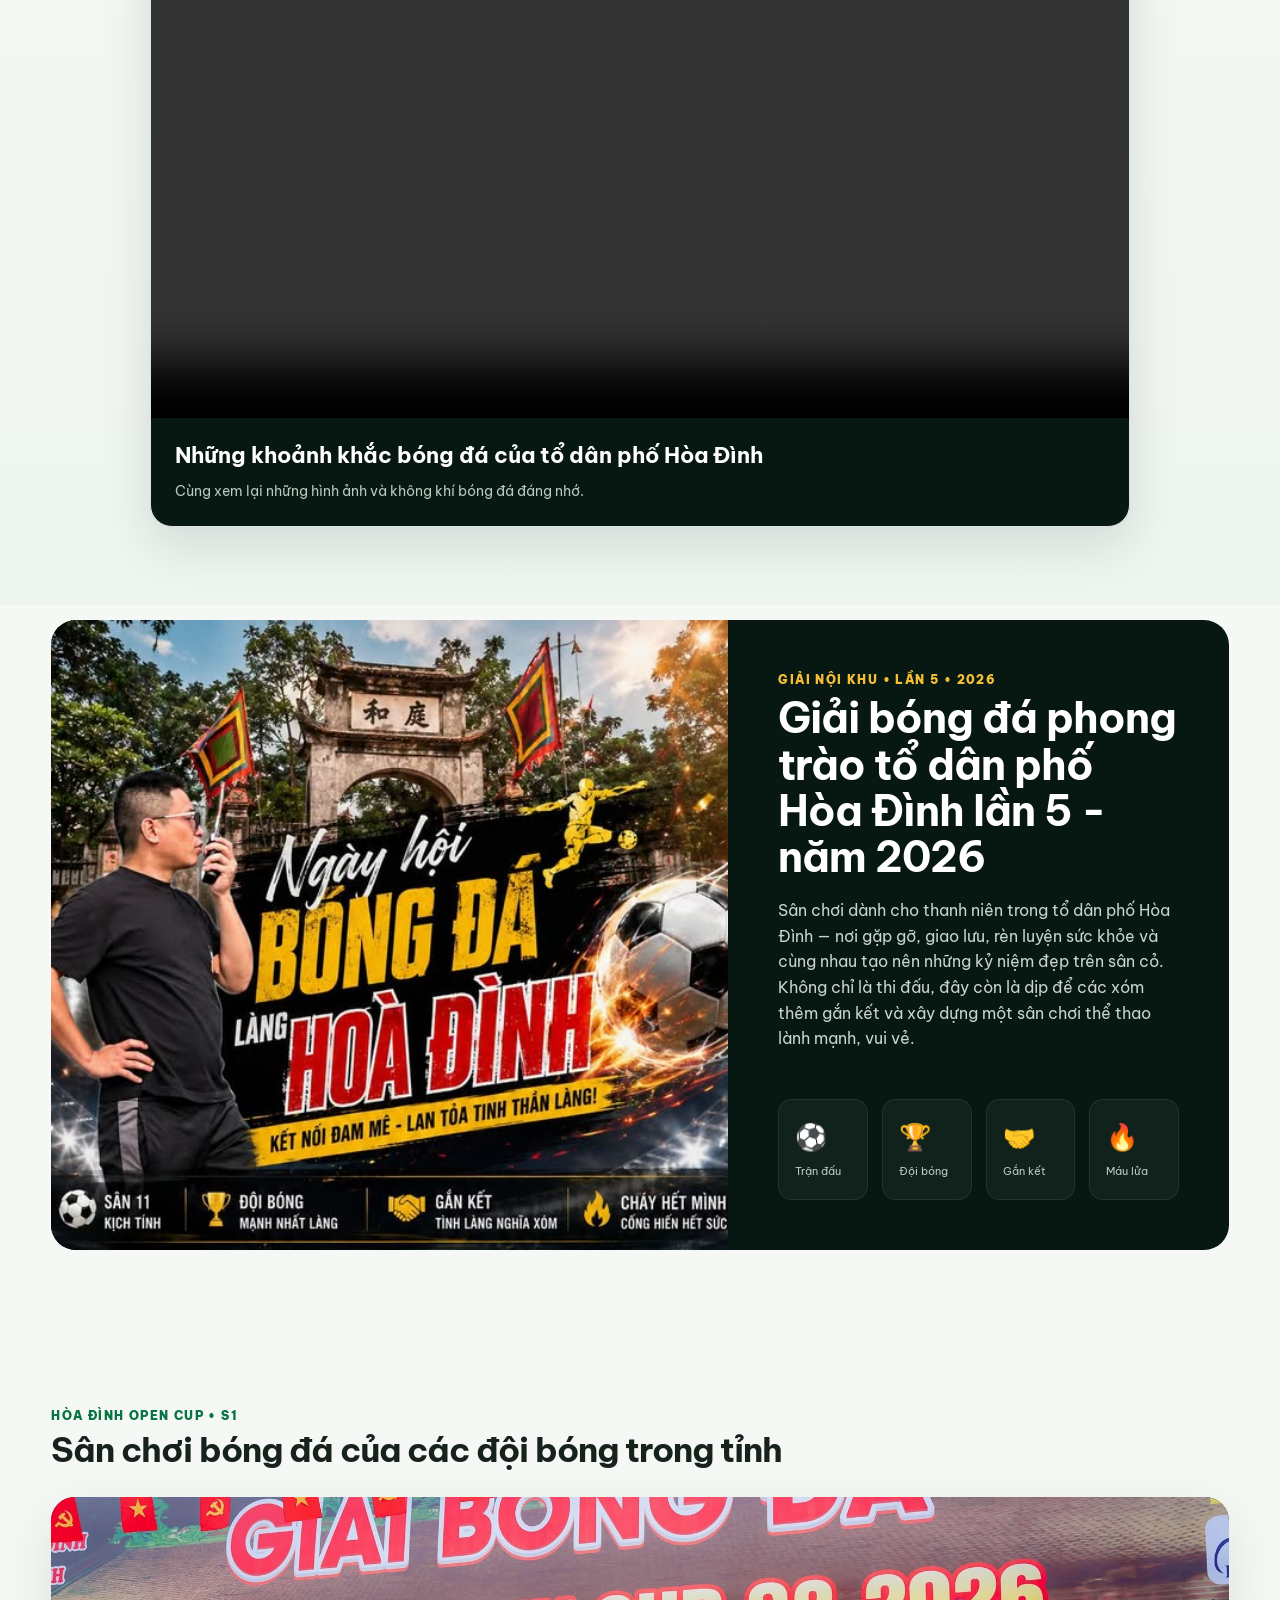
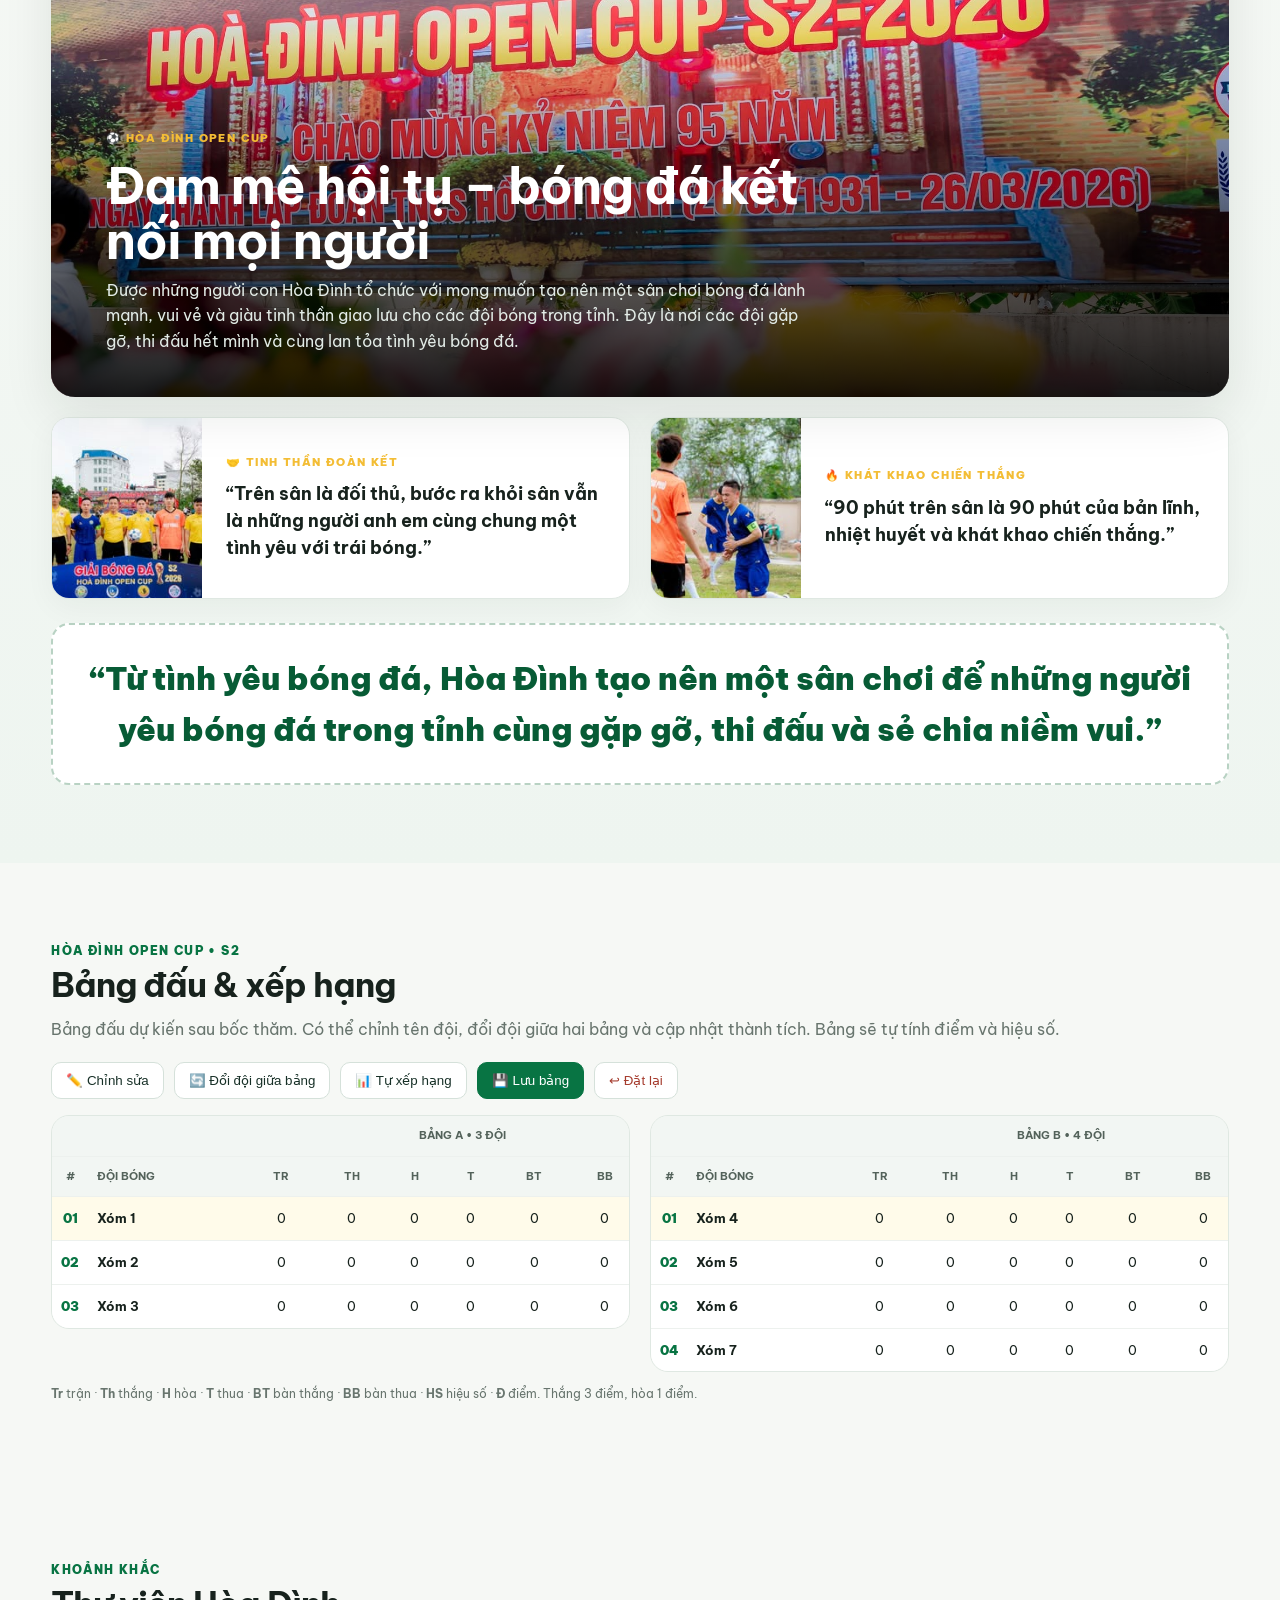
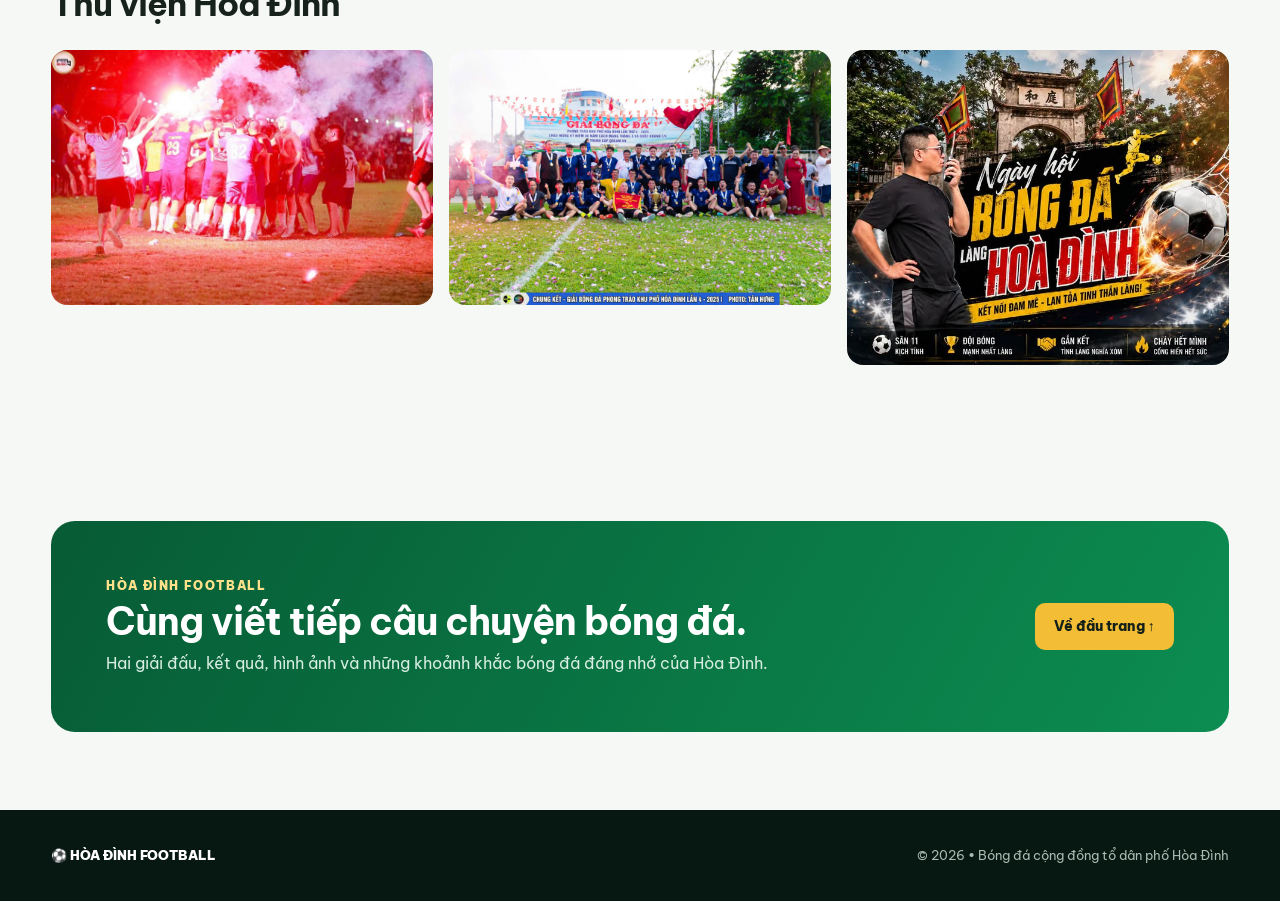
==== commit 8341c190: "Add files via upload" ====
--- a/index.html
+++ b/index.html
@@ -65,6 +65,15 @@
 
 .standings-tools{display:flex;gap:10px;flex-wrap:wrap;margin:0 0 16px}.tool-btn{border:1px solid #d5e1da;background:#fff;color:#173027;border-radius:10px;padding:10px 14px;font:700 13px inherit;cursor:pointer}.tool-btn:hover{border-color:#087443;transform:translateY(-1px)}.tool-btn.primary{background:#087443;color:#fff;border-color:#087443}.tool-btn.danger{color:#a53b2d}.swap-panel{display:flex;align-items:end;gap:12px;background:#eef6f1;border:1px solid #cfe2d6;padding:14px;border-radius:14px;margin-bottom:18px;flex-wrap:wrap}.swap-panel div{display:flex;flex-direction:column;gap:5px}.swap-panel label{font-size:11px;font-weight:800;text-transform:uppercase;color:#5b6d63}.swap-panel select{min-width:180px;padding:9px;border:1px solid #c9d8d0;border-radius:8px;background:#fff}.standings-table{min-width:820px}.standings-table th,.standings-table td{padding:11px 9px;text-align:center;white-space:nowrap}.standings-table th:nth-child(2),.standings-table td:nth-child(2){text-align:left}.standings-table tbody tr:first-child{background:#fffbea}.standings-table .rank{width:35px}.team-input,.stat-input{border:1px solid #c8d8cf;border-radius:6px;padding:5px 6px;font:600 12px inherit;background:#fff}.team-input{width:125px}.stat-input{width:45px;text-align:center}.form-badge{font-size:10px;font-weight:900;padding:3px 5px;border-radius:5px;background:#e8f1eb;color:#087443}.standings-note{margin-top:12px;color:#68756e;font-size:12px}.standings-grid{align-items:start}
 @media(max-width:900px){.standings-grid{grid-template-columns:1fr!important}.standings-table{min-width:780px}.swap-panel{align-items:stretch}.swap-panel select{min-width:150px}}
+
+.video-section{background:linear-gradient(180deg,#f6f8f5 0%,#eef5f0 100%)}
+.video-wrap{max-width:980px;margin:0 auto;background:#071711;border-radius:22px;overflow:hidden;box-shadow:0 18px 50px #10201820;border:1px solid #d8e5dc}
+.video-wrap video{display:block;width:100%;height:auto;max-height:560px;background:#000}
+.video-caption{padding:20px 24px 24px;color:#dfece5}
+.video-caption h3{font-size:22px;color:#fff;margin-bottom:7px}
+.video-caption p{color:#b8c9c0;font-size:14px}
+@media(max-width:700px){.video-wrap{border-radius:15px}.video-caption{padding:16px}.video-caption h3{font-size:19px}}
+
 </style>
 </head>
 <body>
@@ -72,7 +81,7 @@
   <div class="container nav">
     <a class="logo" href="#"><span class="ball">⚽</span> HÒA ĐÌNH FOOTBALL</a>
     <nav>
-      <a href="#home">Trang chủ</a><a href="#giai-dau">Giải đấu</a><a href="#open-s2">Open Cup S2</a><a href="#ket-qua">Kết quả</a><a href="#doi-bong">Đội bóng</a><a href="#thu-vien">Thư viện</a>
+      <a href="#home">Trang chủ</a><a href="#giai-dau">Giải đấu</a><a href="#open-s2">Open Cup S2</a><a href="#ket-qua">Kết quả</a><a href="#doi-bong">Đội bóng</a><a href="#video">Video</a><a href="#thu-vien">Thư viện</a>
     </nav>
   </div>
 </header>
@@ -94,6 +103,24 @@
     <article class="card"><img src="hoa-dinh-1.jpg"><div class="card-body"><div class="tag">Vô địch 2026</div><h3>Hòa Đình lên ngôi tại Xuân Ổ A Open 2026</h3><p>Một hành trình đầy cảm xúc và những khoảnh khắc bùng nổ sau tiếng còi mãn cuộc.</p></div></article>
     <article class="card"><img src="hoa-dinh-2.jpg"><div class="card-body"><div class="tag">Ngày hội bóng đá</div><h3>Các xóm cùng chuẩn bị cho mùa giải mới</h3><p>Bóng đá không chỉ là cuộc chơi — đó còn là dịp để bà con, anh em và các xóm gắn kết.</p></div></article>
     <article class="card"><img src="hoa-dinh-3.jpg"><div class="card-body"><div class="tag">Giải làng 2025</div><h3>Nhà vô địch và khoảnh khắc không thể quên</h3><p>Những nụ cười, huy chương và chiếc cúp ghi dấu một mùa giải đáng nhớ.</p></div></article>
+  </div>
+</div>
+</section>
+
+<section class="section video-section" id="video">
+<div class="container">
+  <div class="section-head">
+    <div><div class="kicker">VIDEO • HÒA ĐÌNH FOOTBALL</div><h2>Khoảnh khắc trên sân cỏ</h2></div>
+  </div>
+  <div class="video-wrap">
+    <video controls playsinline preload="metadata">
+      <source src="hoa-dinh-video.mp4" type="video/mp4">
+      Trình duyệt của bạn không hỗ trợ phát video.
+    </video>
+    <div class="video-caption">
+      <h3>Những khoảnh khắc bóng đá của tổ dân phố Hòa Đình</h3>
+      <p>Cùng xem lại những hình ảnh và không khí bóng đá đáng nhớ.</p>
+    </div>
   </div>
 </div>
 </section>
